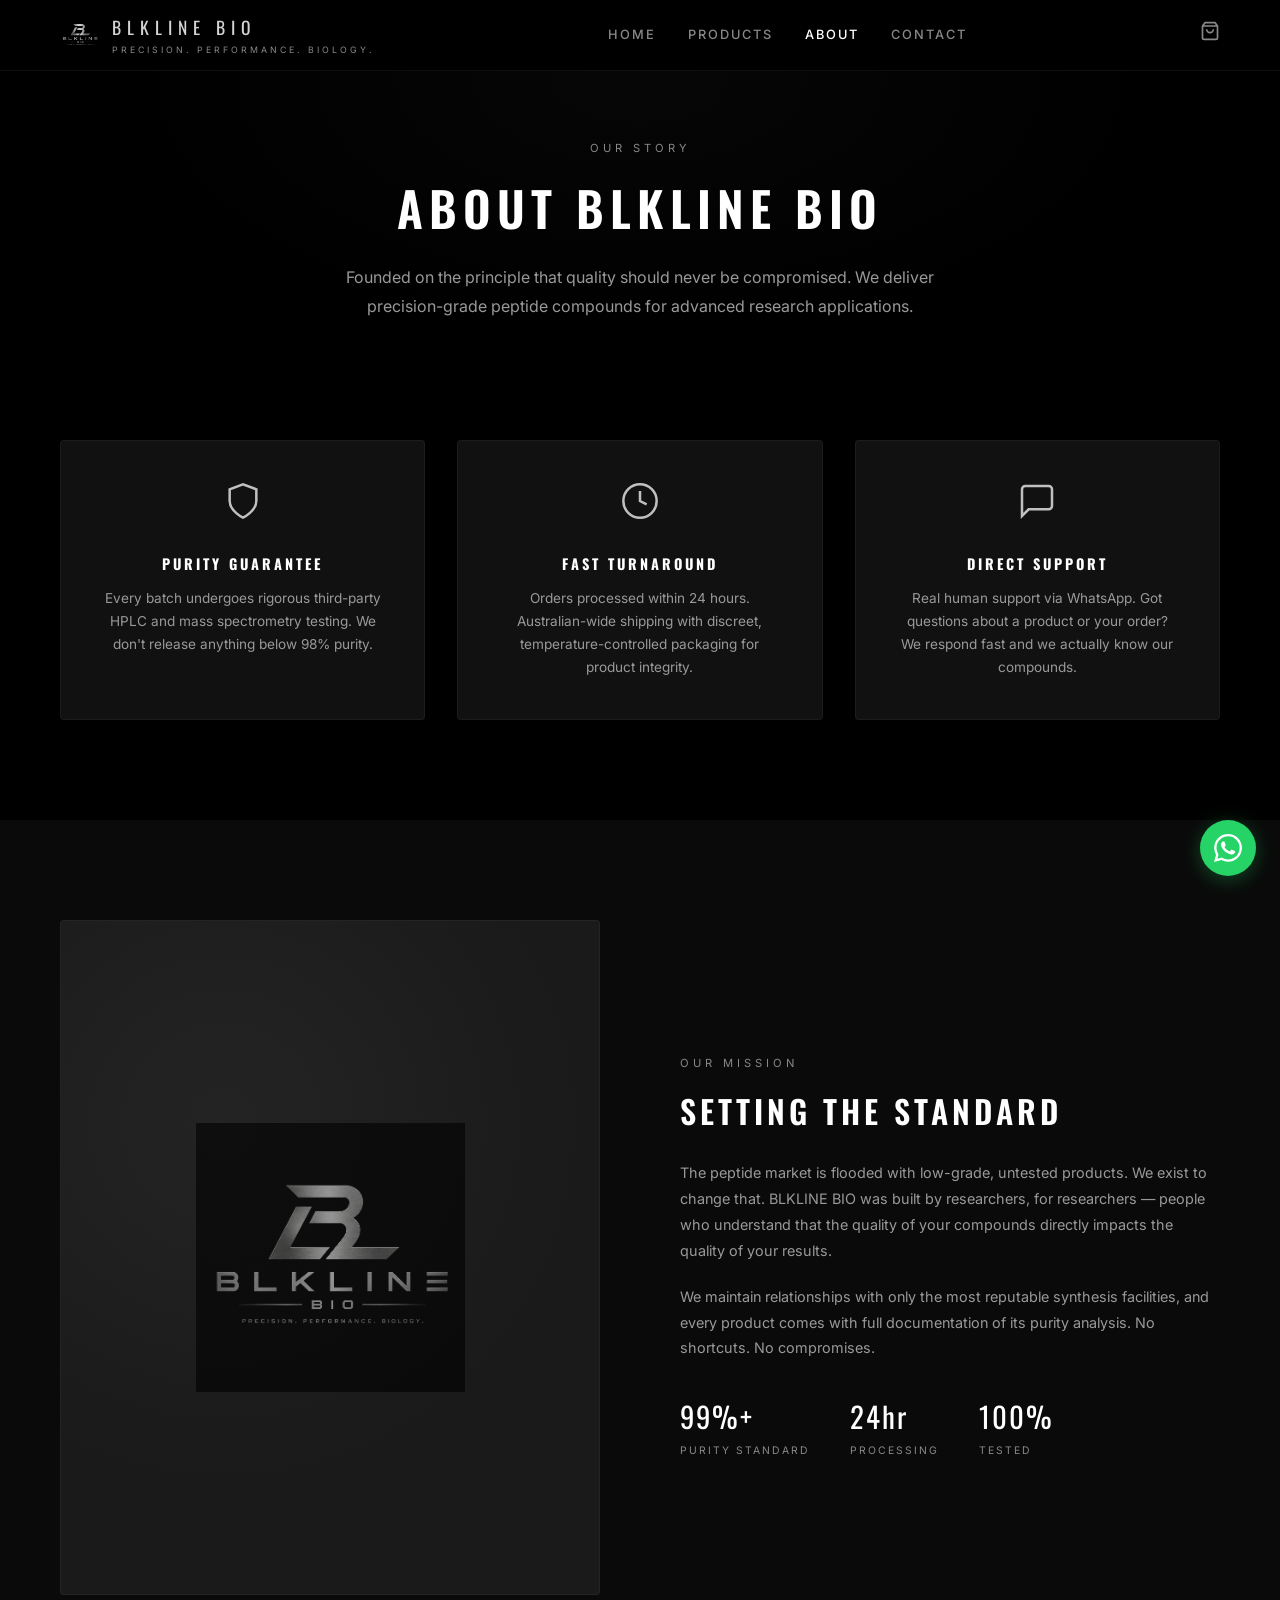
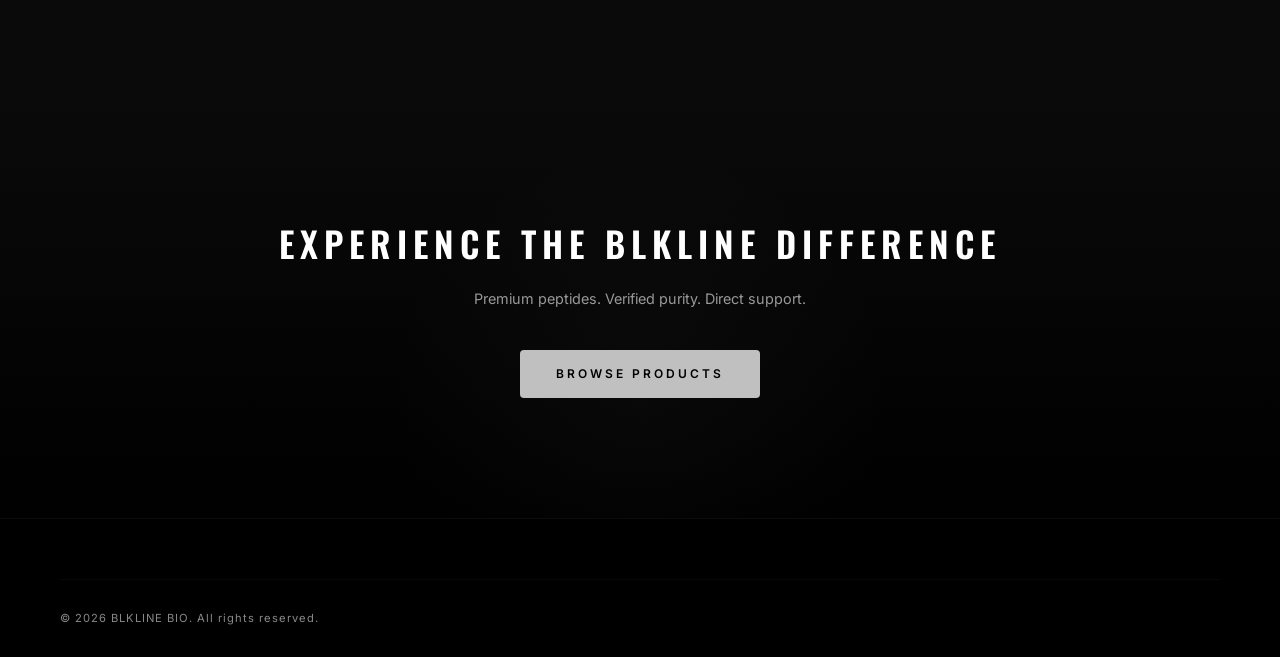
==== pages/about.html @ 513eb5ac "BLKLINE BIO - Premium peptides e-commerce site" ====
<!DOCTYPE html>
<html lang="en">
<head>
  <meta charset="UTF-8">
  <meta name="viewport" content="width=device-width,initial-scale=1">
  <title>About — BLKLINE BIO</title>
  <link rel="preconnect" href="https://fonts.googleapis.com">
  <link href="https://fonts.googleapis.com/css2?family=Inter:wght@300;400;500;600&family=Oswald:wght@300;400;500;600;700&display=swap" rel="stylesheet">
  <link rel="stylesheet" href="../css/style.css">
</head>
<body>

  <header class="header">
    <div class="header-inner">
      <a href="../index.html" class="logo">
        <img src="../images/logo-dark.jpg" alt="BLKLINE BIO">
        <div>
          <div class="logo-text">BLKLINE BIO</div>
          <div class="logo-tagline">Precision. Performance. Biology.</div>
        </div>
      </a>
      <nav class="nav">
        <a href="../index.html">Home</a>
        <a href="products.html">Products</a>
        <a href="about.html" class="active">About</a>
        <a href="contact.html">Contact</a>
      </nav>
      <div class="nav-icons">
        <a href="#" class="nav-icon" onclick="openCart();return false;">
          <svg width="20" height="20" viewBox="0 0 24 24" fill="none" stroke="currentColor" stroke-width="2"><path d="M6 2L3 6v14a2 2 0 002 2h14a2 2 0 002-2V6l-3-4zM3 6h18"/><path d="M16 10a4 4 0 01-8 0"/></svg>
          <span class="cart-count" style="display:none">0</span>
        </a>
        <button class="mobile-toggle" onclick="toggleMobileNav()">
          <svg width="22" height="22" viewBox="0 0 24 24" fill="none" stroke="currentColor" stroke-width="2"><line x1="3" y1="6" x2="21" y2="6"/><line x1="3" y1="12" x2="21" y2="12"/><line x1="3" y1="18" x2="21" y2="18"/></svg>
        </button>
      </div>
    </div>
  </header>

  <div class="mobile-nav" id="mobileNav">
    <a href="../index.html" onclick="toggleMobileNav()">Home</a>
    <a href="products.html" onclick="toggleMobileNav()">Products</a>
    <a href="about.html" onclick="toggleMobileNav()">About</a>
    <a href="contact.html" onclick="toggleMobileNav()">Contact</a>
  </div>

  <!-- HERO BANNER -->
  <section style="padding:140px 0 80px;text-align:center;background:radial-gradient(ellipse at 50% 20%,rgba(192,192,192,.03),transparent 60%)">
    <div class="container">
      <div class="section-label fade-up">Our Story</div>
      <h1 style="font-family:var(--font-display);font-size:clamp(2rem,4vw,3rem);font-weight:600;letter-spacing:6px;text-transform:uppercase;color:var(--white);margin-bottom:16px" class="fade-up">About BLKLINE BIO</h1>
      <p style="color:var(--white-muted);max-width:600px;margin:0 auto;line-height:1.8" class="fade-up">Founded on the principle that quality should never be compromised. We deliver precision-grade peptide compounds for advanced research applications.</p>
    </div>
  </section>

  <!-- VALUES -->
  <section class="section" style="padding-top:40px">
    <div class="container">
      <div style="display:grid;grid-template-columns:repeat(3,1fr);gap:32px">
        <div style="background:var(--dark2);border:1px solid rgba(192,192,192,.06);border-radius:var(--radius);padding:40px;text-align:center" class="fade-up">
          <div style="font-size:2rem;margin-bottom:16px;color:var(--silver)">
            <svg width="40" height="40" viewBox="0 0 24 24" fill="none" stroke="currentColor" stroke-width="1.5"><path d="M12 22s8-4 8-10V5l-8-3-8 3v7c0 6 8 10 8 10z"/></svg>
          </div>
          <h3 style="font-family:var(--font-display);font-size:.9rem;letter-spacing:3px;text-transform:uppercase;color:var(--white);margin-bottom:12px">Purity Guarantee</h3>
          <p style="font-size:.85rem;color:var(--white-muted);line-height:1.7">Every batch undergoes rigorous third-party HPLC and mass spectrometry testing. We don't release anything below 98% purity.</p>
        </div>
        <div style="background:var(--dark2);border:1px solid rgba(192,192,192,.06);border-radius:var(--radius);padding:40px;text-align:center" class="fade-up">
          <div style="font-size:2rem;margin-bottom:16px;color:var(--silver)">
            <svg width="40" height="40" viewBox="0 0 24 24" fill="none" stroke="currentColor" stroke-width="1.5"><circle cx="12" cy="12" r="10"/><polyline points="12 6 12 12 16 14"/></svg>
          </div>
          <h3 style="font-family:var(--font-display);font-size:.9rem;letter-spacing:3px;text-transform:uppercase;color:var(--white);margin-bottom:12px">Fast Turnaround</h3>
          <p style="font-size:.85rem;color:var(--white-muted);line-height:1.7">Orders processed within 24 hours. Australian-wide shipping with discreet, temperature-controlled packaging for product integrity.</p>
        </div>
        <div style="background:var(--dark2);border:1px solid rgba(192,192,192,.06);border-radius:var(--radius);padding:40px;text-align:center" class="fade-up">
          <div style="font-size:2rem;margin-bottom:16px;color:var(--silver)">
            <svg width="40" height="40" viewBox="0 0 24 24" fill="none" stroke="currentColor" stroke-width="1.5"><path d="M21 15a2 2 0 01-2 2H7l-4 4V5a2 2 0 012-2h14a2 2 0 012 2z"/></svg>
          </div>
          <h3 style="font-family:var(--font-display);font-size:.9rem;letter-spacing:3px;text-transform:uppercase;color:var(--white);margin-bottom:12px">Direct Support</h3>
          <p style="font-size:.85rem;color:var(--white-muted);line-height:1.7">Real human support via WhatsApp. Got questions about a product or your order? We respond fast and we actually know our compounds.</p>
        </div>
      </div>
    </div>
  </section>

  <!-- MISSION -->
  <section class="section about-section">
    <div class="container">
      <div class="about-grid">
        <div class="about-image fade-up">
          <img src="../images/logo-dark.jpg" alt="BLKLINE BIO" style="width:50%;opacity:.6">
        </div>
        <div class="about-content fade-up">
          <div class="section-label">Our Mission</div>
          <h2>Setting the Standard</h2>
          <p>The peptide market is flooded with low-grade, untested products. We exist to change that. BLKLINE BIO was built by researchers, for researchers — people who understand that the quality of your compounds directly impacts the quality of your results.</p>
          <p>We maintain relationships with only the most reputable synthesis facilities, and every product comes with full documentation of its purity analysis. No shortcuts. No compromises.</p>
          <div class="about-stats">
            <div class="stat">
              <div class="stat-number">99%+</div>
              <div class="stat-label">Purity Standard</div>
            </div>
            <div class="stat">
              <div class="stat-number">24hr</div>
              <div class="stat-label">Processing</div>
            </div>
            <div class="stat">
              <div class="stat-number">100%</div>
              <div class="stat-label">Tested</div>
            </div>
          </div>
        </div>
      </div>
    </div>
  </section>

  <!-- CTA -->
  <section class="cta-banner">
    <h2 class="fade-up">Experience the BLKLINE Difference</h2>
    <p class="fade-up">Premium peptides. Verified purity. Direct support.</p>
    <a href="products.html" class="btn btn-primary fade-up">Browse Products</a>
  </section>

  <footer class="footer">
    <div class="container">
      <div class="footer-bottom">
        <span>&copy; 2026 BLKLINE BIO. All rights reserved.</span>
      </div>
    </div>
  </footer>

  <a href="#" class="whatsapp-float" id="whatsappBtn" title="Chat on WhatsApp">
    <svg viewBox="0 0 24 24"><path d="M17.472 14.382c-.297-.149-1.758-.867-2.03-.967-.273-.099-.471-.148-.67.15-.197.297-.767.966-.94 1.164-.173.199-.347.223-.644.075-.297-.15-1.255-.463-2.39-1.475-.883-.788-1.48-1.761-1.653-2.059-.173-.297-.018-.458.13-.606.134-.133.298-.347.446-.52.149-.174.198-.298.298-.497.099-.198.05-.371-.025-.52-.075-.149-.669-1.612-.916-2.207-.242-.579-.487-.5-.669-.51-.173-.008-.371-.01-.57-.01-.198 0-.52.074-.792.372-.272.297-1.04 1.016-1.04 2.479 0 1.462 1.065 2.875 1.213 3.074.149.198 2.096 3.2 5.077 4.487.709.306 1.262.489 1.694.625.712.227 1.36.195 1.871.118.571-.085 1.758-.719 2.006-1.413.248-.694.248-1.289.173-1.413-.074-.124-.272-.198-.57-.347m-5.421 7.403h-.004a9.87 9.87 0 01-5.031-1.378l-.361-.214-3.741.982.998-3.648-.235-.374a9.86 9.86 0 01-1.51-5.26c.001-5.45 4.436-9.884 9.888-9.884 2.64 0 5.122 1.03 6.988 2.898a9.825 9.825 0 012.893 6.994c-.003 5.45-4.437 9.884-9.885 9.884m8.413-18.297A11.815 11.815 0 0012.05 0C5.495 0 .16 5.335.157 11.892c0 2.096.547 4.142 1.588 5.945L.057 24l6.305-1.654a11.882 11.882 0 005.683 1.448h.005c6.554 0 11.89-5.335 11.893-11.893a11.821 11.821 0 00-3.48-8.413z"/></svg>
  </a>

  <div class="toast" id="toast">
    <svg width="18" height="18" viewBox="0 0 24 24" fill="none" stroke="currentColor" stroke-width="2"><path d="M20 6L9 17l-5-5"/></svg>
    <span class="toast-msg"></span>
  </div>

  <script src="../js/app.js"></script>
  <style>
    @media(max-width:768px){
      div[style*="grid-template-columns:repeat(3"]{grid-template-columns:1fr !important}
    }
  </style>
</body>
</html>
---- css/style.css ----
*,*::before,*::after{box-sizing:border-box;margin:0;padding:0}
:root{
  --black:#000;--dark:#0a0a0a;--dark2:#111;--dark3:#1a1a1a;--dark4:#222;
  --silver:#c0c0c0;--silver-light:#d4d4d4;--silver-dark:#888;
  --white:#fff;--white-dim:#e0e0e0;--white-muted:#999;
  --accent:#c0c0c0;--accent-hover:#e0e0e0;
  --font-main:'Inter',sans-serif;--font-display:'Oswald',sans-serif;
  --radius:4px;--transition:all .3s ease;
  --max-width:1200px;
}
html{scroll-behavior:smooth;font-size:16px}
body{font-family:var(--font-main);background:var(--black);color:var(--white-dim);line-height:1.6;-webkit-font-smoothing:antialiased}
a{color:inherit;text-decoration:none}
img{max-width:100%;display:block}
button{cursor:pointer;font-family:inherit}
.container{max-width:var(--max-width);margin:0 auto;padding:0 20px}

/* HEADER */
.header{position:fixed;top:0;left:0;right:0;z-index:1000;background:rgba(0,0,0,.92);backdrop-filter:blur(20px);border-bottom:1px solid rgba(192,192,192,.08);transition:var(--transition)}
.header.scrolled{background:rgba(0,0,0,.98)}
.header-inner{display:flex;align-items:center;justify-content:space-between;height:70px;max-width:var(--max-width);margin:0 auto;padding:0 20px}
.logo{display:flex;align-items:center;gap:12px}
.logo img{height:40px;width:auto}
.logo-text{font-family:var(--font-display);font-size:1.1rem;letter-spacing:6px;color:var(--silver-light);text-transform:uppercase;font-weight:400}
.logo-tagline{font-size:.55rem;letter-spacing:3px;color:var(--silver-dark);text-transform:uppercase;margin-top:2px}
.nav{display:flex;align-items:center;gap:32px}
.nav a{font-size:.8rem;letter-spacing:2px;text-transform:uppercase;color:var(--silver-dark);transition:var(--transition);position:relative;font-weight:500}
.nav a:hover,.nav a.active{color:var(--white)}
.nav a::after{content:'';position:absolute;bottom:-4px;left:0;width:0;height:1px;background:var(--silver);transition:var(--transition)}
.nav a:hover::after{width:100%}
.nav-icons{display:flex;align-items:center;gap:20px}
.nav-icon{position:relative;color:var(--silver-dark);transition:var(--transition);font-size:1.1rem}
.nav-icon:hover{color:var(--white)}
.cart-count{position:absolute;top:-8px;right:-10px;background:var(--silver);color:var(--black);font-size:.6rem;font-weight:700;width:16px;height:16px;border-radius:50%;display:flex;align-items:center;justify-content:center}
.mobile-toggle{display:none;background:none;border:none;color:var(--silver);font-size:1.4rem;padding:8px}
.mobile-nav{display:none;position:fixed;top:70px;left:0;right:0;bottom:0;background:rgba(0,0,0,.98);z-index:999;flex-direction:column;align-items:center;justify-content:center;gap:32px}
.mobile-nav.open{display:flex}
.mobile-nav a{font-family:var(--font-display);font-size:1.4rem;letter-spacing:4px;text-transform:uppercase;color:var(--silver-dark);transition:var(--transition)}
.mobile-nav a:hover{color:var(--white)}

/* HERO */
.hero{min-height:100vh;display:flex;align-items:center;justify-content:center;position:relative;overflow:hidden;padding-top:70px}
.hero-bg{position:absolute;inset:0;background:radial-gradient(ellipse at 50% 0%,rgba(192,192,192,.04) 0%,transparent 60%),radial-gradient(ellipse at 80% 80%,rgba(192,192,192,.02) 0%,transparent 40%),var(--black)}
.hero-grid{position:absolute;inset:0;background-image:linear-gradient(rgba(192,192,192,.03) 1px,transparent 1px),linear-gradient(90deg,rgba(192,192,192,.03) 1px,transparent 1px);background-size:60px 60px}
.hero-content{position:relative;z-index:2;text-align:center;max-width:800px;padding:0 20px}
.hero-logo{width:160px;margin:0 auto 32px;opacity:.9}
.hero h1{font-family:var(--font-display);font-size:clamp(2.4rem,6vw,4.5rem);font-weight:700;letter-spacing:8px;text-transform:uppercase;color:var(--white);line-height:1.1;margin-bottom:8px}
.hero .tagline{font-size:.85rem;letter-spacing:6px;text-transform:uppercase;color:var(--silver-dark);margin-bottom:40px;font-weight:300}
.hero p{font-size:1rem;color:var(--white-muted);max-width:500px;margin:0 auto 48px;line-height:1.8}
.hero-cta{display:flex;gap:16px;justify-content:center;flex-wrap:wrap}
.btn{display:inline-flex;align-items:center;gap:8px;padding:14px 36px;font-size:.75rem;letter-spacing:3px;text-transform:uppercase;font-weight:600;border:none;transition:var(--transition);border-radius:var(--radius)}
.btn-primary{background:var(--silver);color:var(--black)}
.btn-primary:hover{background:var(--white);transform:translateY(-1px);box-shadow:0 8px 30px rgba(192,192,192,.15)}
.btn-outline{background:transparent;color:var(--silver);border:1px solid rgba(192,192,192,.3)}
.btn-outline:hover{border-color:var(--silver);color:var(--white);background:rgba(192,192,192,.05)}
.hero-line{width:1px;height:80px;background:linear-gradient(to bottom,var(--silver-dark),transparent);margin:60px auto 0}

/* FEATURES BAR */
.features-bar{padding:60px 0;border-bottom:1px solid rgba(192,192,192,.06)}
.features-grid{display:grid;grid-template-columns:repeat(4,1fr);gap:32px;text-align:center}
.feature-item{padding:20px}
.feature-icon{font-size:1.6rem;color:var(--silver);margin-bottom:12px}
.feature-title{font-family:var(--font-display);font-size:.75rem;letter-spacing:3px;text-transform:uppercase;color:var(--white);margin-bottom:6px}
.feature-desc{font-size:.8rem;color:var(--white-muted);line-height:1.5}

/* SECTION STYLES */
.section{padding:100px 0}
.section-header{text-align:center;margin-bottom:64px}
.section-label{font-size:.7rem;letter-spacing:4px;text-transform:uppercase;color:var(--silver-dark);margin-bottom:12px}
.section-title{font-family:var(--font-display);font-size:clamp(1.6rem,3vw,2.4rem);font-weight:600;letter-spacing:4px;text-transform:uppercase;color:var(--white)}
.section-line{width:40px;height:1px;background:var(--silver);margin:20px auto 0}

/* PRODUCTS */
.products-grid{display:grid;grid-template-columns:repeat(auto-fill,minmax(280px,1fr));gap:24px}
.product-card{background:var(--dark2);border:1px solid rgba(192,192,192,.06);border-radius:var(--radius);overflow:hidden;transition:var(--transition);cursor:pointer}
.product-card:hover{border-color:rgba(192,192,192,.15);transform:translateY(-4px);box-shadow:0 16px 40px rgba(0,0,0,.4)}
.product-image{aspect-ratio:1;background:var(--dark3);display:flex;align-items:center;justify-content:center;padding:32px;position:relative;overflow:hidden}
.product-image::after{content:'';position:absolute;inset:0;background:linear-gradient(135deg,rgba(192,192,192,.03),transparent);pointer-events:none}
.product-image svg{width:80px;height:80px;opacity:.2}
.product-badge{position:absolute;top:12px;right:12px;padding:4px 10px;font-size:.6rem;letter-spacing:2px;text-transform:uppercase;background:var(--silver);color:var(--black);border-radius:2px;font-weight:700}
.product-info{padding:20px}
.product-category{font-size:.6rem;letter-spacing:2px;text-transform:uppercase;color:var(--silver-dark);margin-bottom:6px}
.product-name{font-family:var(--font-display);font-size:1rem;letter-spacing:2px;text-transform:uppercase;color:var(--white);margin-bottom:8px}
.product-desc{font-size:.8rem;color:var(--white-muted);line-height:1.5;margin-bottom:16px}
.product-footer{display:flex;align-items:center;justify-content:space-between;padding-top:16px;border-top:1px solid rgba(192,192,192,.06)}
.product-price{font-family:var(--font-display);font-size:1.1rem;color:var(--white);letter-spacing:1px}
.product-price .currency{font-size:.75rem;color:var(--silver-dark)}
.btn-add{padding:8px 16px;font-size:.65rem;letter-spacing:2px;text-transform:uppercase;background:rgba(192,192,192,.1);color:var(--silver);border:1px solid rgba(192,192,192,.2);border-radius:var(--radius);transition:var(--transition);font-weight:600}
.btn-add:hover{background:var(--silver);color:var(--black);border-color:var(--silver)}

/* ABOUT / BRAND SECTION */
.about-section{background:var(--dark)}
.about-grid{display:grid;grid-template-columns:1fr 1fr;gap:80px;align-items:center}
.about-image{aspect-ratio:4/5;background:var(--dark3);border:1px solid rgba(192,192,192,.06);border-radius:var(--radius);display:flex;align-items:center;justify-content:center;position:relative;overflow:hidden}
.about-image::before{content:'';position:absolute;inset:0;background:radial-gradient(circle at 30% 30%,rgba(192,192,192,.06),transparent 60%)}
.about-content .section-label{text-align:left}
.about-content h2{font-family:var(--font-display);font-size:clamp(1.4rem,2.5vw,2rem);font-weight:600;letter-spacing:4px;text-transform:uppercase;color:var(--white);margin-bottom:24px;text-align:left}
.about-content p{color:var(--white-muted);line-height:1.8;margin-bottom:20px;font-size:.9rem}
.about-stats{display:flex;gap:40px;margin-top:32px}
.stat{text-align:left}
.stat-number{font-family:var(--font-display);font-size:1.8rem;color:var(--white);letter-spacing:2px}
.stat-label{font-size:.65rem;letter-spacing:2px;text-transform:uppercase;color:var(--silver-dark);margin-top:4px}

/* CTA BANNER */
.cta-banner{padding:120px 0;text-align:center;background:linear-gradient(180deg,var(--dark),var(--black));position:relative;overflow:hidden}
.cta-banner::before{content:'';position:absolute;top:0;left:50%;transform:translateX(-50%);width:600px;height:600px;background:radial-gradient(circle,rgba(192,192,192,.03),transparent 60%)}
.cta-banner h2{font-family:var(--font-display);font-size:clamp(1.4rem,3vw,2.2rem);font-weight:600;letter-spacing:6px;text-transform:uppercase;color:var(--white);margin-bottom:16px;position:relative;z-index:1}
.cta-banner p{color:var(--white-muted);margin-bottom:40px;font-size:.9rem;position:relative;z-index:1}

/* FOOTER */
.footer{padding:60px 0 30px;border-top:1px solid rgba(192,192,192,.06);background:var(--black)}
.footer-grid{display:grid;grid-template-columns:2fr 1fr 1fr 1fr;gap:40px;margin-bottom:48px}
.footer-brand .logo{margin-bottom:16px}
.footer-brand p{font-size:.8rem;color:var(--white-muted);line-height:1.6;max-width:280px}
.footer-col h4{font-family:var(--font-display);font-size:.75rem;letter-spacing:3px;text-transform:uppercase;color:var(--white);margin-bottom:20px}
.footer-col a{display:block;font-size:.8rem;color:var(--white-muted);margin-bottom:10px;transition:var(--transition)}
.footer-col a:hover{color:var(--white)}
.footer-bottom{display:flex;justify-content:space-between;align-items:center;padding-top:30px;border-top:1px solid rgba(192,192,192,.04);font-size:.7rem;color:var(--silver-dark);letter-spacing:1px}
.footer-social{display:flex;gap:16px}
.footer-social a{color:var(--silver-dark);transition:var(--transition);font-size:1rem}
.footer-social a:hover{color:var(--white)}

/* WHATSAPP FLOATING */
.whatsapp-float{position:fixed;bottom:24px;right:24px;z-index:900;width:56px;height:56px;border-radius:50%;background:#25D366;display:flex;align-items:center;justify-content:center;box-shadow:0 4px 20px rgba(37,211,102,.3);transition:var(--transition);border:none}
.whatsapp-float:hover{transform:scale(1.08);box-shadow:0 6px 30px rgba(37,211,102,.4)}
.whatsapp-float svg{width:28px;height:28px;fill:#fff}

/* CART DRAWER */
.cart-overlay{position:fixed;inset:0;background:rgba(0,0,0,.7);z-index:1100;opacity:0;visibility:hidden;transition:var(--transition)}
.cart-overlay.open{opacity:1;visibility:visible}
.cart-drawer{position:fixed;top:0;right:-420px;width:400px;max-width:90vw;height:100vh;background:var(--dark2);z-index:1200;transition:transform .4s ease;border-left:1px solid rgba(192,192,192,.08);display:flex;flex-direction:column;transform:translateX(0)}
.cart-drawer.open{right:0;transform:translateX(0)}
.cart-header{display:flex;justify-content:space-between;align-items:center;padding:24px;border-bottom:1px solid rgba(192,192,192,.06)}
.cart-header h3{font-family:var(--font-display);font-size:.9rem;letter-spacing:3px;text-transform:uppercase;color:var(--white)}
.cart-close{background:none;border:none;color:var(--silver-dark);font-size:1.2rem;transition:var(--transition)}
.cart-close:hover{color:var(--white)}
.cart-items{flex:1;overflow-y:auto;padding:16px 24px}
.cart-item{display:flex;gap:16px;padding:16px 0;border-bottom:1px solid rgba(192,192,192,.04)}
.cart-item-img{width:64px;height:64px;background:var(--dark3);border-radius:var(--radius);flex-shrink:0;display:flex;align-items:center;justify-content:center}
.cart-item-img svg{width:32px;height:32px;opacity:.3}
.cart-item-details{flex:1}
.cart-item-name{font-size:.8rem;letter-spacing:1px;color:var(--white);margin-bottom:4px}
.cart-item-price{font-size:.8rem;color:var(--silver-dark)}
.cart-item-qty{display:flex;align-items:center;gap:12px;margin-top:8px}
.cart-item-qty button{width:24px;height:24px;border:1px solid rgba(192,192,192,.2);background:transparent;color:var(--silver);font-size:.8rem;border-radius:2px;display:flex;align-items:center;justify-content:center;transition:var(--transition)}
.cart-item-qty button:hover{border-color:var(--silver);color:var(--white)}
.cart-item-qty span{font-size:.8rem;color:var(--white);min-width:20px;text-align:center}
.cart-item-remove{background:none;border:none;color:var(--silver-dark);font-size:.7rem;letter-spacing:1px;text-transform:uppercase;transition:var(--transition);margin-left:auto;align-self:flex-start}
.cart-item-remove:hover{color:#e74c3c}
.cart-empty{text-align:center;padding:60px 20px;color:var(--white-muted);font-size:.85rem}
.cart-footer{padding:24px;border-top:1px solid rgba(192,192,192,.06)}
.cart-total{display:flex;justify-content:space-between;margin-bottom:20px}
.cart-total span:first-child{font-size:.75rem;letter-spacing:2px;text-transform:uppercase;color:var(--silver-dark)}
.cart-total span:last-child{font-family:var(--font-display);font-size:1.2rem;color:var(--white)}
.btn-checkout{width:100%;padding:16px;font-size:.75rem;letter-spacing:3px;text-transform:uppercase;background:var(--silver);color:var(--black);border:none;border-radius:var(--radius);font-weight:700;transition:var(--transition)}
.btn-checkout:hover{background:var(--white)}
.btn-checkout:disabled{opacity:.4;cursor:not-allowed}

/* PRODUCT DETAIL PAGE */
.product-detail{padding-top:100px}
.product-detail-grid{display:grid;grid-template-columns:1fr 1fr;gap:60px;align-items:start}
.product-detail-image{aspect-ratio:1;background:var(--dark2);border:1px solid rgba(192,192,192,.06);border-radius:var(--radius);display:flex;align-items:center;justify-content:center}
.product-detail-info h1{font-family:var(--font-display);font-size:1.6rem;letter-spacing:4px;text-transform:uppercase;color:var(--white);margin-bottom:8px}
.product-detail-info .category{font-size:.65rem;letter-spacing:2px;text-transform:uppercase;color:var(--silver-dark);margin-bottom:20px}
.product-detail-info .price{font-family:var(--font-display);font-size:2rem;color:var(--white);margin-bottom:24px}
.product-detail-info .description{color:var(--white-muted);line-height:1.8;margin-bottom:32px;font-size:.9rem}
.qty-selector{display:flex;align-items:center;gap:16px;margin-bottom:24px}
.qty-selector label{font-size:.7rem;letter-spacing:2px;text-transform:uppercase;color:var(--silver-dark)}
.qty-selector .qty-controls{display:flex;align-items:center;gap:12px}
.qty-selector button{width:36px;height:36px;border:1px solid rgba(192,192,192,.2);background:transparent;color:var(--silver);font-size:1rem;border-radius:var(--radius);transition:var(--transition)}
.qty-selector button:hover{border-color:var(--silver);color:var(--white)}
.qty-selector .qty-value{font-size:1rem;color:var(--white);min-width:30px;text-align:center}
.btn-add-large{width:100%;padding:18px;font-size:.8rem}
.product-specs{margin-top:40px;border-top:1px solid rgba(192,192,192,.06);padding-top:32px}
.spec-row{display:flex;justify-content:space-between;padding:12px 0;border-bottom:1px solid rgba(192,192,192,.04)}
.spec-row .label{font-size:.75rem;letter-spacing:1px;color:var(--silver-dark);text-transform:uppercase}
.spec-row .value{font-size:.85rem;color:var(--white)}

/* CHECKOUT PAGE */
.checkout-page{padding-top:100px}
.checkout-grid{display:grid;grid-template-columns:1fr 1fr;gap:60px;align-items:start}
.checkout-form h2{font-family:var(--font-display);font-size:1.2rem;letter-spacing:3px;text-transform:uppercase;color:var(--white);margin-bottom:32px}
.form-group{margin-bottom:20px}
.form-group label{display:block;font-size:.7rem;letter-spacing:2px;text-transform:uppercase;color:var(--silver-dark);margin-bottom:8px}
.form-group input,.form-group textarea,.form-group select{width:100%;padding:12px 16px;background:var(--dark3);border:1px solid rgba(192,192,192,.1);border-radius:var(--radius);color:var(--white);font-size:.85rem;font-family:var(--font-main);transition:var(--transition)}
.form-group input:focus,.form-group textarea:focus,.form-group select:focus{outline:none;border-color:var(--silver)}
.form-group textarea{resize:vertical;min-height:80px}
.form-row{display:grid;grid-template-columns:1fr 1fr;gap:16px}
.order-summary{background:var(--dark2);border:1px solid rgba(192,192,192,.06);border-radius:var(--radius);padding:32px}
.order-summary h3{font-family:var(--font-display);font-size:.9rem;letter-spacing:3px;text-transform:uppercase;color:var(--white);margin-bottom:24px}
.order-items{margin-bottom:24px}
.order-item{display:flex;justify-content:space-between;padding:12px 0;border-bottom:1px solid rgba(192,192,192,.04);font-size:.85rem}
.order-item .name{color:var(--white-dim)}
.order-item .price{color:var(--white)}
.order-total{display:flex;justify-content:space-between;padding-top:16px;font-family:var(--font-display);font-size:1.1rem;color:var(--white);letter-spacing:1px}
.bank-details{margin-top:24px;padding:20px;background:var(--dark3);border-radius:var(--radius);border:1px solid rgba(192,192,192,.08)}
.bank-details h4{font-family:var(--font-display);font-size:.75rem;letter-spacing:2px;text-transform:uppercase;color:var(--silver);margin-bottom:12px}
.bank-details p{font-size:.8rem;color:var(--white-muted);line-height:1.6}

/* CONTACT PAGE */
.contact-grid{display:grid;grid-template-columns:1fr 1fr;gap:60px}
.contact-info-card{background:var(--dark2);border:1px solid rgba(192,192,192,.06);border-radius:var(--radius);padding:24px;margin-bottom:16px;display:flex;gap:16px;align-items:flex-start;transition:var(--transition)}
.contact-info-card:hover{border-color:rgba(192,192,192,.15)}
.contact-icon{width:40px;height:40px;border:1px solid rgba(192,192,192,.1);border-radius:var(--radius);display:flex;align-items:center;justify-content:center;color:var(--silver);flex-shrink:0;font-size:1rem}
.contact-text h4{font-size:.75rem;letter-spacing:2px;text-transform:uppercase;color:var(--white);margin-bottom:4px}
.contact-text p{font-size:.8rem;color:var(--white-muted)}

/* NOTIFICATION TOAST */
.toast{position:fixed;bottom:90px;right:24px;background:var(--dark3);border:1px solid rgba(192,192,192,.15);border-radius:var(--radius);padding:14px 24px;z-index:1300;transform:translateY(20px);opacity:0;transition:var(--transition);pointer-events:none;font-size:.8rem;color:var(--white);display:flex;align-items:center;gap:10px}
.toast.show{transform:translateY(0);opacity:1}
.toast svg{width:18px;height:18px;color:#25D366}

/* RESPONSIVE */
@media(max-width:1024px){
  .about-grid,.product-detail-grid,.checkout-grid,.contact-grid{grid-template-columns:1fr;gap:40px}
  .footer-grid{grid-template-columns:1fr 1fr;gap:32px}
}
@media(max-width:768px){
  .nav{display:none}
  .mobile-toggle{display:block}
  .features-grid{grid-template-columns:1fr 1fr;gap:20px}
  .products-grid{grid-template-columns:1fr 1fr;gap:16px}
  .hero h1{letter-spacing:4px}
  .hero-logo{width:120px}
  .about-stats{gap:24px}
  .footer-grid{grid-template-columns:1fr}
  .footer-bottom{flex-direction:column;gap:16px}
  .form-row{grid-template-columns:1fr}
  .section{padding:60px 0}
}
@media(max-width:480px){
  .features-grid{grid-template-columns:1fr}
  .products-grid{grid-template-columns:1fr}
  .hero-cta{flex-direction:column;align-items:center}
  .btn{width:100%;justify-content:center;max-width:280px}
}

/* SCROLL ANIMATIONS */
.fade-up{opacity:0;transform:translateY(30px);transition:opacity .6s ease,transform .6s ease}
.fade-up.visible{opacity:1;transform:translateY(0)}
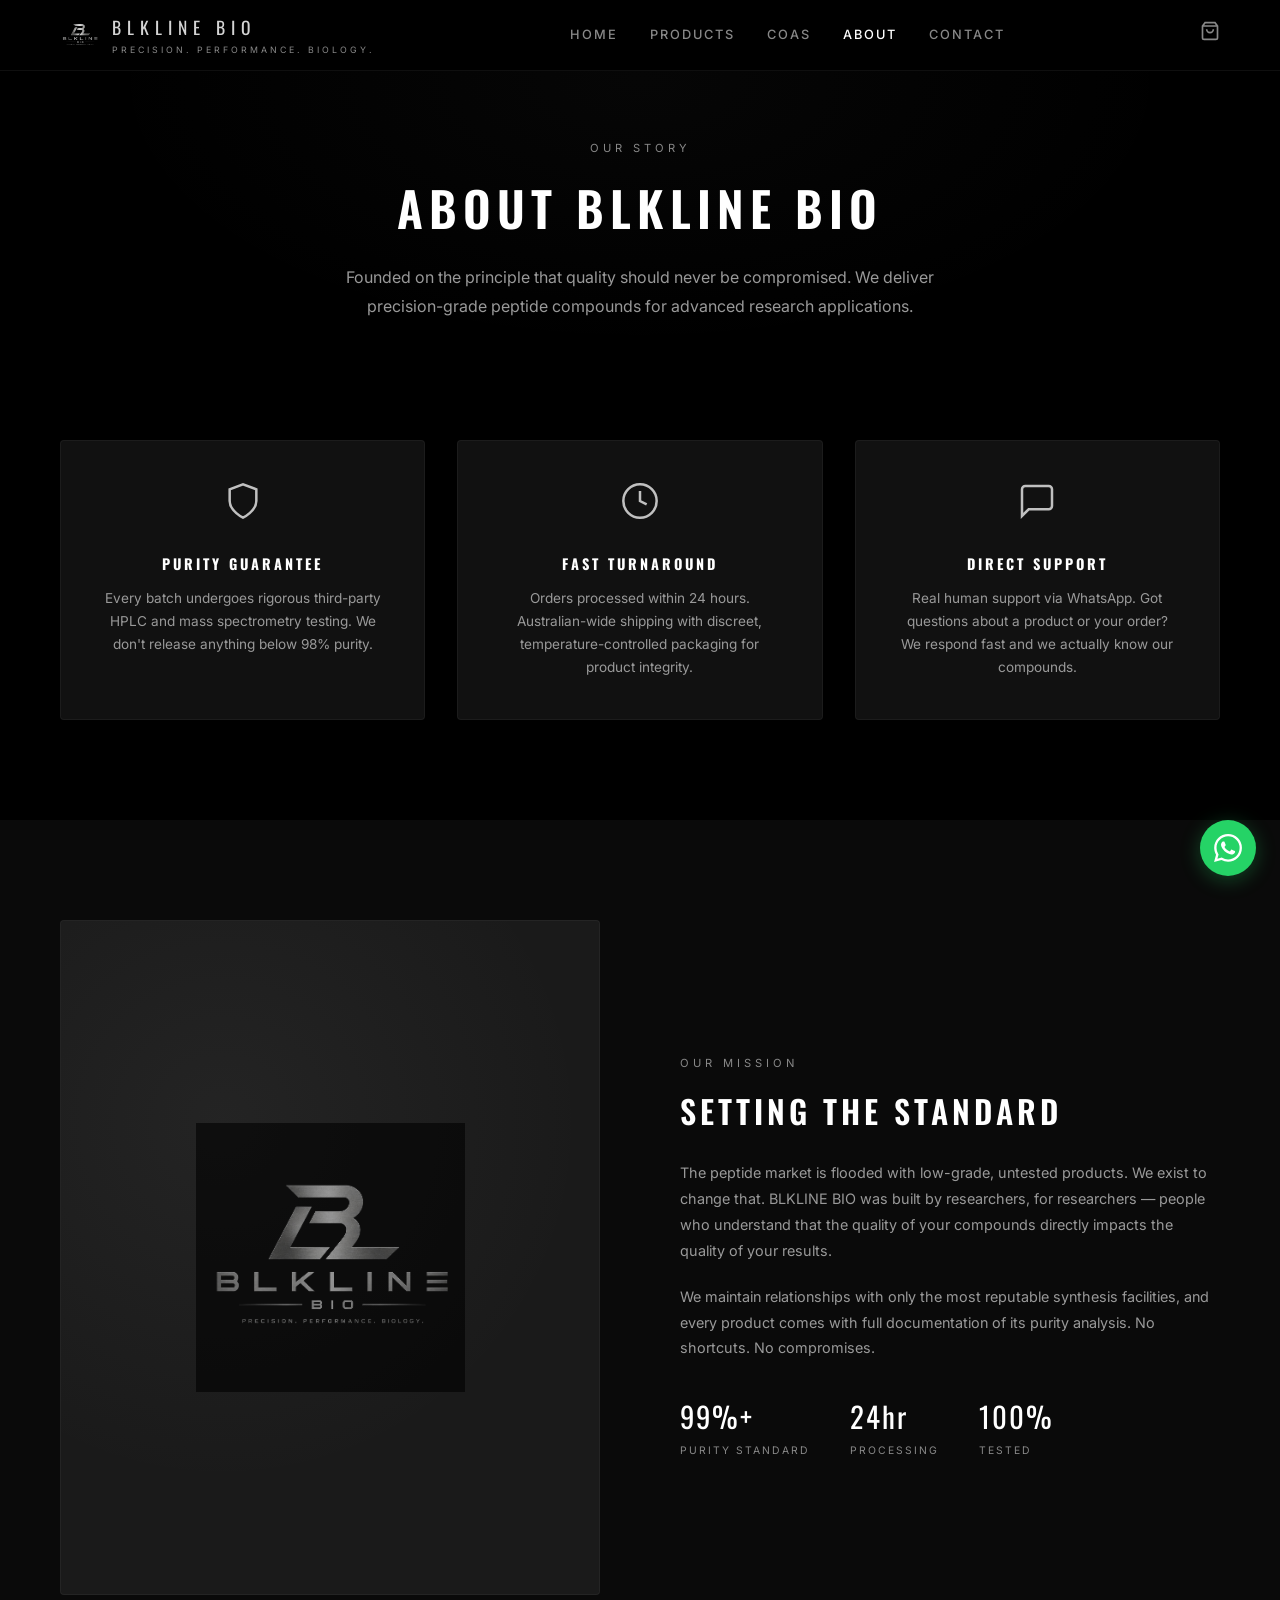
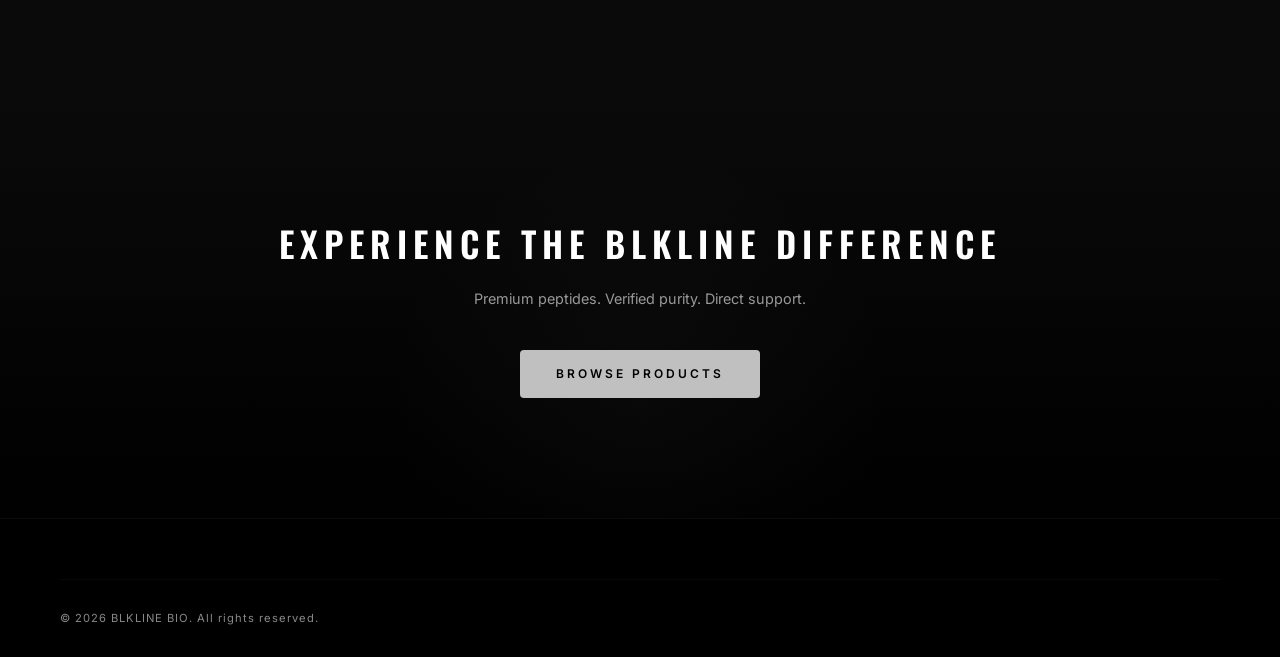
==== commit 37e58344: "Add COAs gallery page (all certificates viewable in one scroll) + COAs nav tab on all pages" ====
--- a/pages/about.html
+++ b/pages/about.html
@@ -22,6 +22,7 @@
       <nav class="nav">
         <a href="../index.html">Home</a>
         <a href="products.html">Products</a>
+        <a href="coa.html">COAs</a>
         <a href="about.html" class="active">About</a>
         <a href="contact.html">Contact</a>
       </nav>
@@ -40,6 +41,7 @@
   <div class="mobile-nav" id="mobileNav">
     <a href="../index.html" onclick="toggleMobileNav()">Home</a>
     <a href="products.html" onclick="toggleMobileNav()">Products</a>
+    <a href="coa.html" onclick="toggleMobileNav()">COAs</a>
     <a href="about.html" onclick="toggleMobileNav()">About</a>
     <a href="contact.html" onclick="toggleMobileNav()">Contact</a>
   </div>
@@ -128,7 +130,7 @@
     </div>
   </footer>
 
-  <a href="#" class="whatsapp-float" id="whatsappBtn" title="Chat on WhatsApp">
+  <a href="https://wa.me/61494749909" target="_blank" class="whatsapp-float" id="whatsappBtn" title="Chat on WhatsApp">
     <svg viewBox="0 0 24 24"><path d="M17.472 14.382c-.297-.149-1.758-.867-2.03-.967-.273-.099-.471-.148-.67.15-.197.297-.767.966-.94 1.164-.173.199-.347.223-.644.075-.297-.15-1.255-.463-2.39-1.475-.883-.788-1.48-1.761-1.653-2.059-.173-.297-.018-.458.13-.606.134-.133.298-.347.446-.52.149-.174.198-.298.298-.497.099-.198.05-.371-.025-.52-.075-.149-.669-1.612-.916-2.207-.242-.579-.487-.5-.669-.51-.173-.008-.371-.01-.57-.01-.198 0-.52.074-.792.372-.272.297-1.04 1.016-1.04 2.479 0 1.462 1.065 2.875 1.213 3.074.149.198 2.096 3.2 5.077 4.487.709.306 1.262.489 1.694.625.712.227 1.36.195 1.871.118.571-.085 1.758-.719 2.006-1.413.248-.694.248-1.289.173-1.413-.074-.124-.272-.198-.57-.347m-5.421 7.403h-.004a9.87 9.87 0 01-5.031-1.378l-.361-.214-3.741.982.998-3.648-.235-.374a9.86 9.86 0 01-1.51-5.26c.001-5.45 4.436-9.884 9.888-9.884 2.64 0 5.122 1.03 6.988 2.898a9.825 9.825 0 012.893 6.994c-.003 5.45-4.437 9.884-9.885 9.884m8.413-18.297A11.815 11.815 0 0012.05 0C5.495 0 .16 5.335.157 11.892c0 2.096.547 4.142 1.588 5.945L.057 24l6.305-1.654a11.882 11.882 0 005.683 1.448h.005c6.554 0 11.89-5.335 11.893-11.893a11.821 11.821 0 00-3.48-8.413z"/></svg>
   </a>
 
--- a/css/style.css
+++ b/css/style.css
@@ -77,6 +77,7 @@
 .product-image{aspect-ratio:1;background:var(--dark3);display:flex;align-items:center;justify-content:center;padding:32px;position:relative;overflow:hidden}
 .product-image::after{content:'';position:absolute;inset:0;background:linear-gradient(135deg,rgba(192,192,192,.03),transparent);pointer-events:none}
 .product-image svg{width:80px;height:80px;opacity:.2}
+.product-image img{width:100%;height:100%;object-fit:cover;position:absolute;inset:0}
 .product-badge{position:absolute;top:12px;right:12px;padding:4px 10px;font-size:.6rem;letter-spacing:2px;text-transform:uppercase;background:var(--silver);color:var(--black);border-radius:2px;font-weight:700}
 .product-info{padding:20px}
 .product-category{font-size:.6rem;letter-spacing:2px;text-transform:uppercase;color:var(--silver-dark);margin-bottom:6px}
@@ -87,6 +88,13 @@
 .product-price .currency{font-size:.75rem;color:var(--silver-dark)}
 .btn-add{padding:8px 16px;font-size:.65rem;letter-spacing:2px;text-transform:uppercase;background:rgba(192,192,192,.1);color:var(--silver);border:1px solid rgba(192,192,192,.2);border-radius:var(--radius);transition:var(--transition);font-weight:600}
 .btn-add:hover{background:var(--silver);color:var(--black);border-color:var(--silver)}
+.product-card.out-of-stock .product-image{opacity:.5}
+.product-card.out-of-stock .product-image::after{background:linear-gradient(135deg,rgba(0,0,0,.3),transparent)}
+.badge-soon{background:var(--dark4) !important;color:var(--silver) !important;border:1px solid rgba(192,192,192,.2)}
+.btn-soon{opacity:.5;cursor:not-allowed !important;background:transparent !important;color:var(--silver-dark) !important;border-color:rgba(192,192,192,.1) !important}
+.stock-low{font-size:.65rem;letter-spacing:1px;color:#e8a838;margin-top:8px;text-transform:uppercase}
+.promo-banner{background:var(--dark2);border-bottom:1px solid rgba(192,192,192,.06);padding:10px 0;text-align:center;font-size:.7rem;letter-spacing:2px;text-transform:uppercase;color:var(--silver-dark)}
+.promo-banner strong{color:var(--silver-light)}
 
 /* ABOUT / BRAND SECTION */
 .about-section{background:var(--dark)}
@@ -138,6 +146,7 @@
 .cart-item{display:flex;gap:16px;padding:16px 0;border-bottom:1px solid rgba(192,192,192,.04)}
 .cart-item-img{width:64px;height:64px;background:var(--dark3);border-radius:var(--radius);flex-shrink:0;display:flex;align-items:center;justify-content:center}
 .cart-item-img svg{width:32px;height:32px;opacity:.3}
+.cart-item-img img{width:100%;height:100%;object-fit:cover;border-radius:var(--radius)}
 .cart-item-details{flex:1}
 .cart-item-name{font-size:.8rem;letter-spacing:1px;color:var(--white);margin-bottom:4px}
 .cart-item-price{font-size:.8rem;color:var(--silver-dark)}
@@ -159,7 +168,8 @@
 /* PRODUCT DETAIL PAGE */
 .product-detail{padding-top:100px}
 .product-detail-grid{display:grid;grid-template-columns:1fr 1fr;gap:60px;align-items:start}
-.product-detail-image{aspect-ratio:1;background:var(--dark2);border:1px solid rgba(192,192,192,.06);border-radius:var(--radius);display:flex;align-items:center;justify-content:center}
+.product-detail-image{aspect-ratio:1;background:var(--dark2);border:1px solid rgba(192,192,192,.06);border-radius:var(--radius);display:flex;align-items:center;justify-content:center;overflow:hidden;position:relative}
+.product-detail-image img{width:100%;height:100%;object-fit:cover}
 .product-detail-info h1{font-family:var(--font-display);font-size:1.6rem;letter-spacing:4px;text-transform:uppercase;color:var(--white);margin-bottom:8px}
 .product-detail-info .category{font-size:.65rem;letter-spacing:2px;text-transform:uppercase;color:var(--silver-dark);margin-bottom:20px}
 .product-detail-info .price{font-family:var(--font-display);font-size:2rem;color:var(--white);margin-bottom:24px}
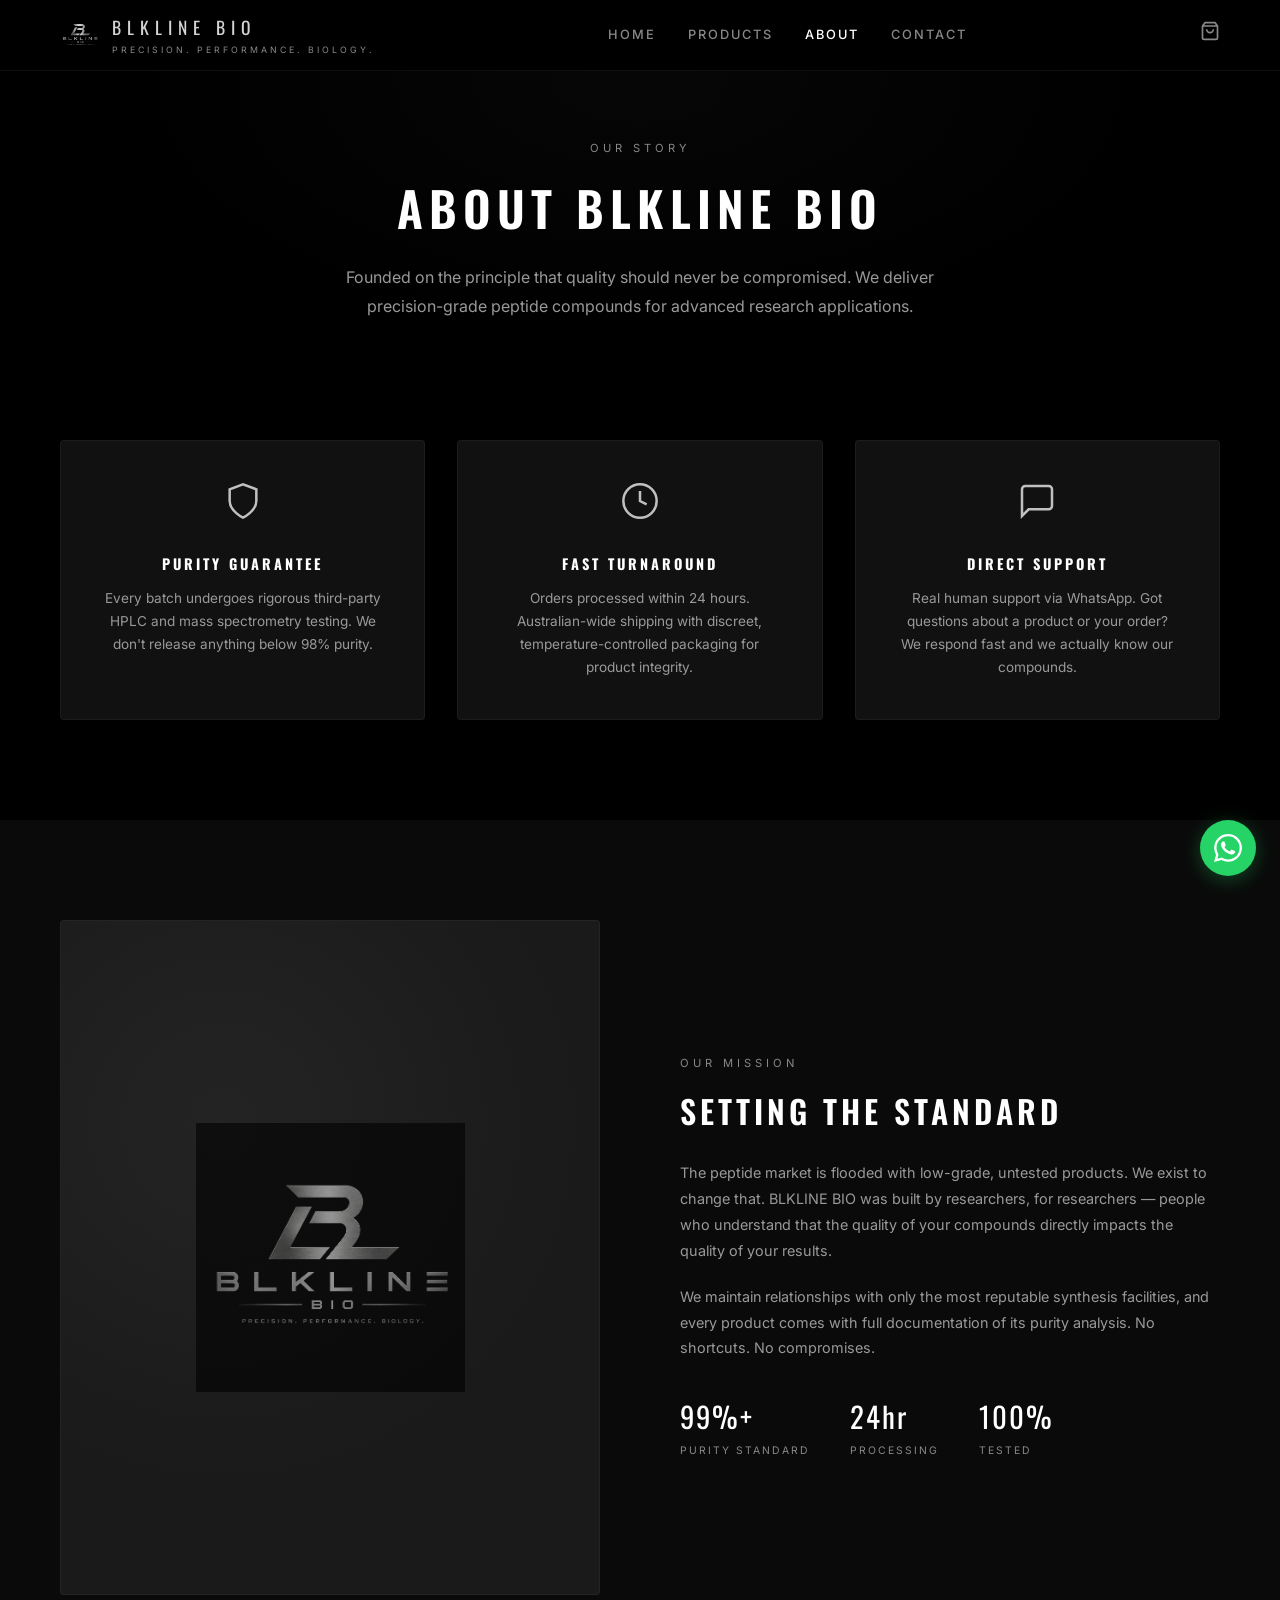
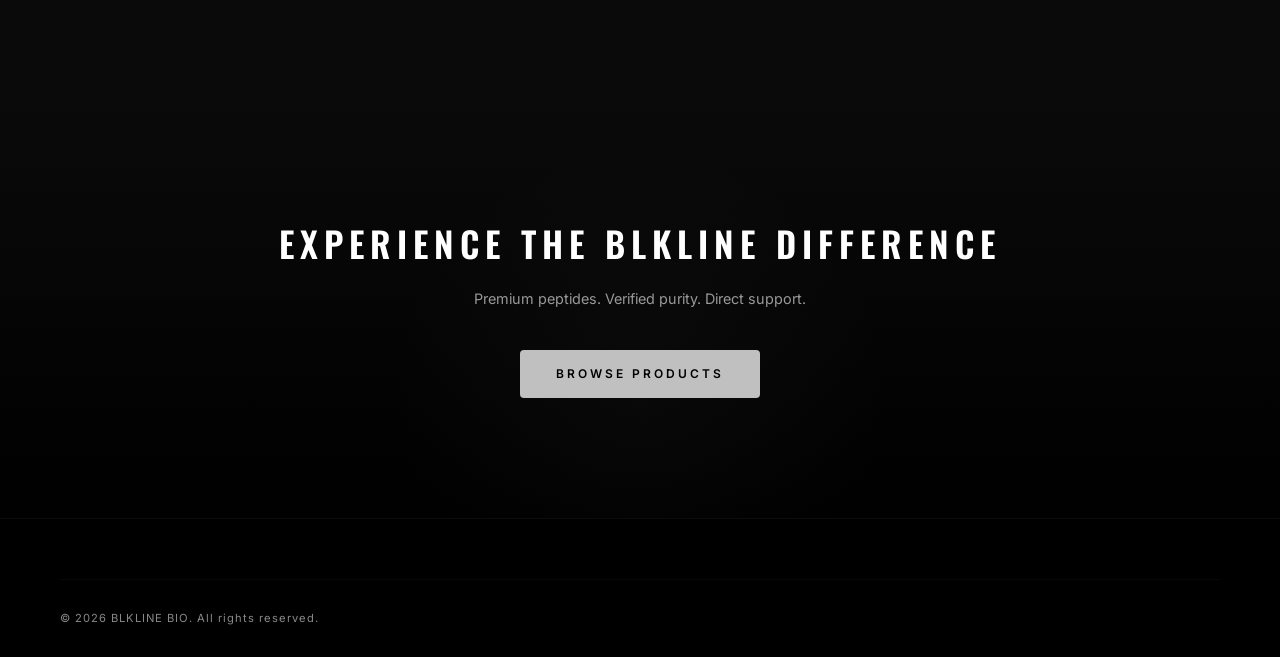
==== commit 011e527d: "Remove COAs from the site (gallery page + nav tab + per-product certificate section)" ====
--- a/pages/about.html
+++ b/pages/about.html
@@ -22,7 +22,6 @@
       <nav class="nav">
         <a href="../index.html">Home</a>
         <a href="products.html">Products</a>
-        <a href="coa.html">COAs</a>
         <a href="about.html" class="active">About</a>
         <a href="contact.html">Contact</a>
       </nav>
@@ -41,7 +40,6 @@
   <div class="mobile-nav" id="mobileNav">
     <a href="../index.html" onclick="toggleMobileNav()">Home</a>
     <a href="products.html" onclick="toggleMobileNav()">Products</a>
-    <a href="coa.html" onclick="toggleMobileNav()">COAs</a>
     <a href="about.html" onclick="toggleMobileNav()">About</a>
     <a href="contact.html" onclick="toggleMobileNav()">Contact</a>
   </div>
